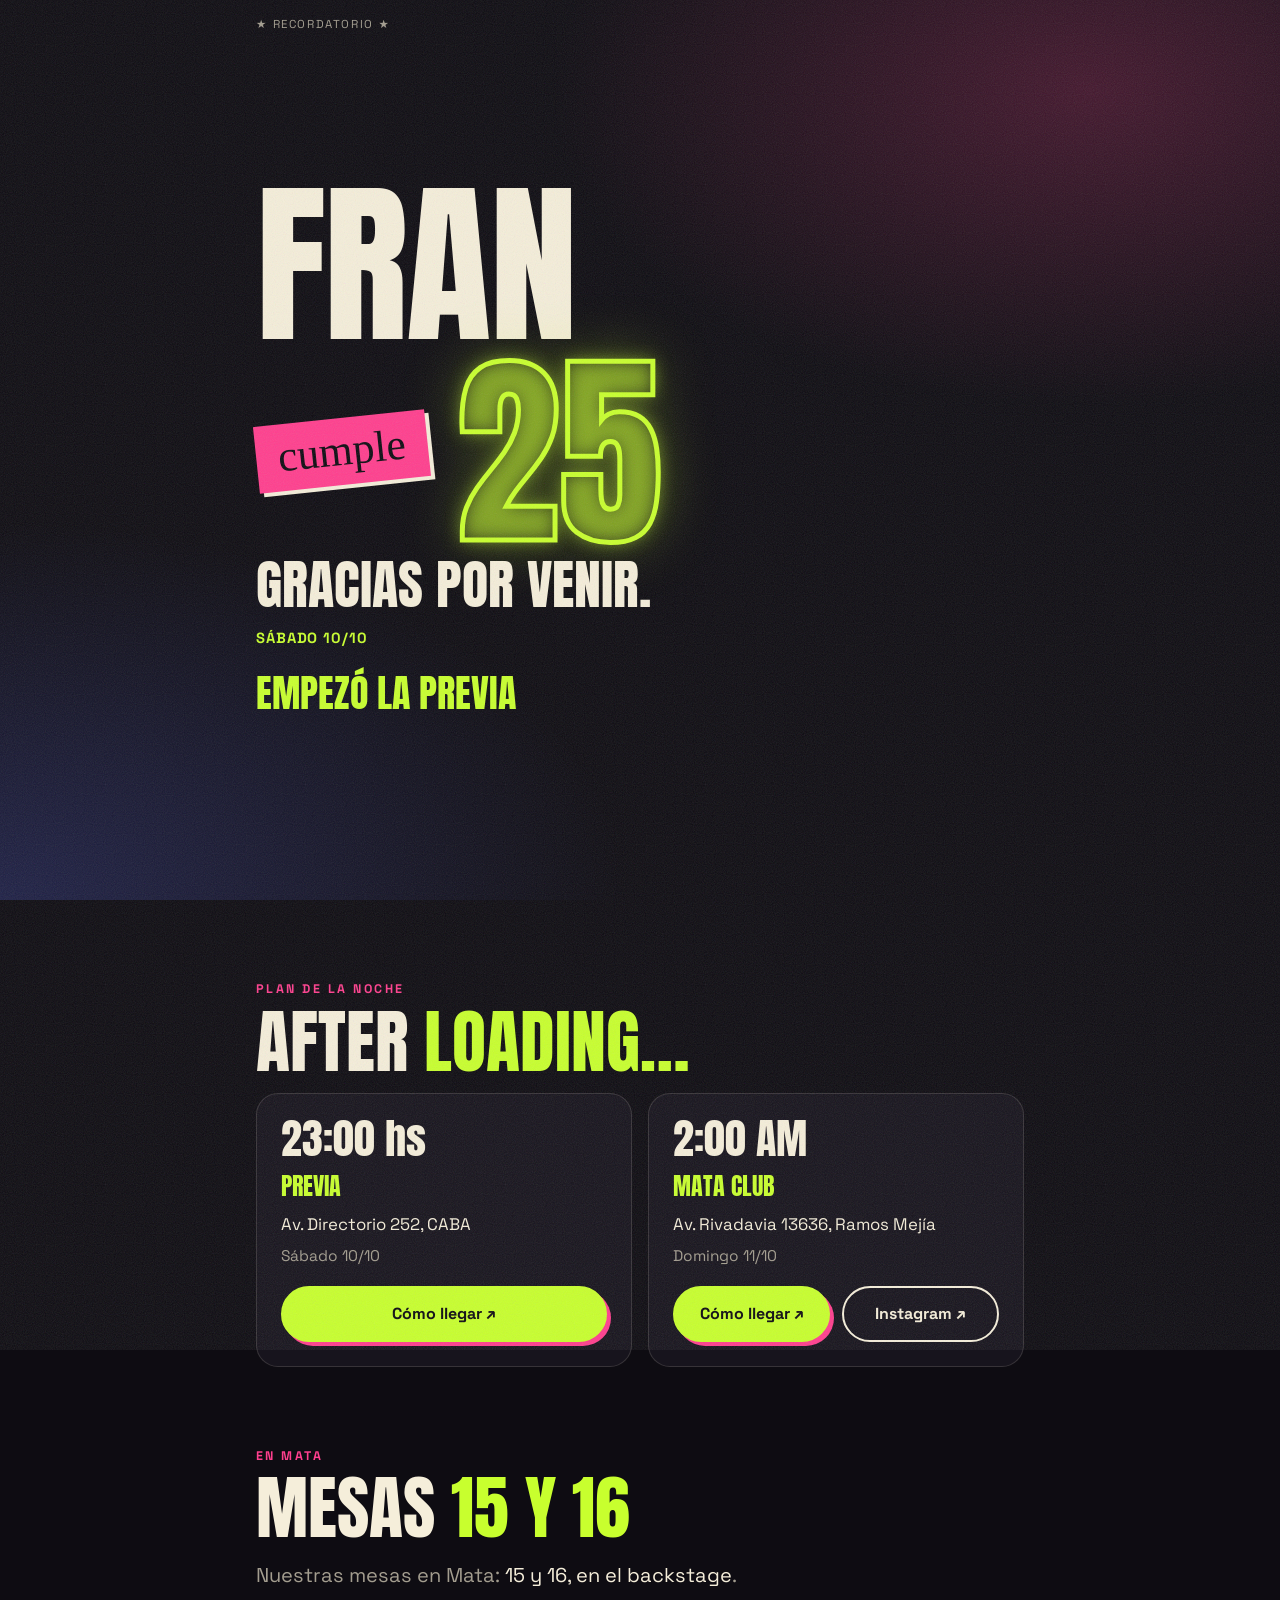
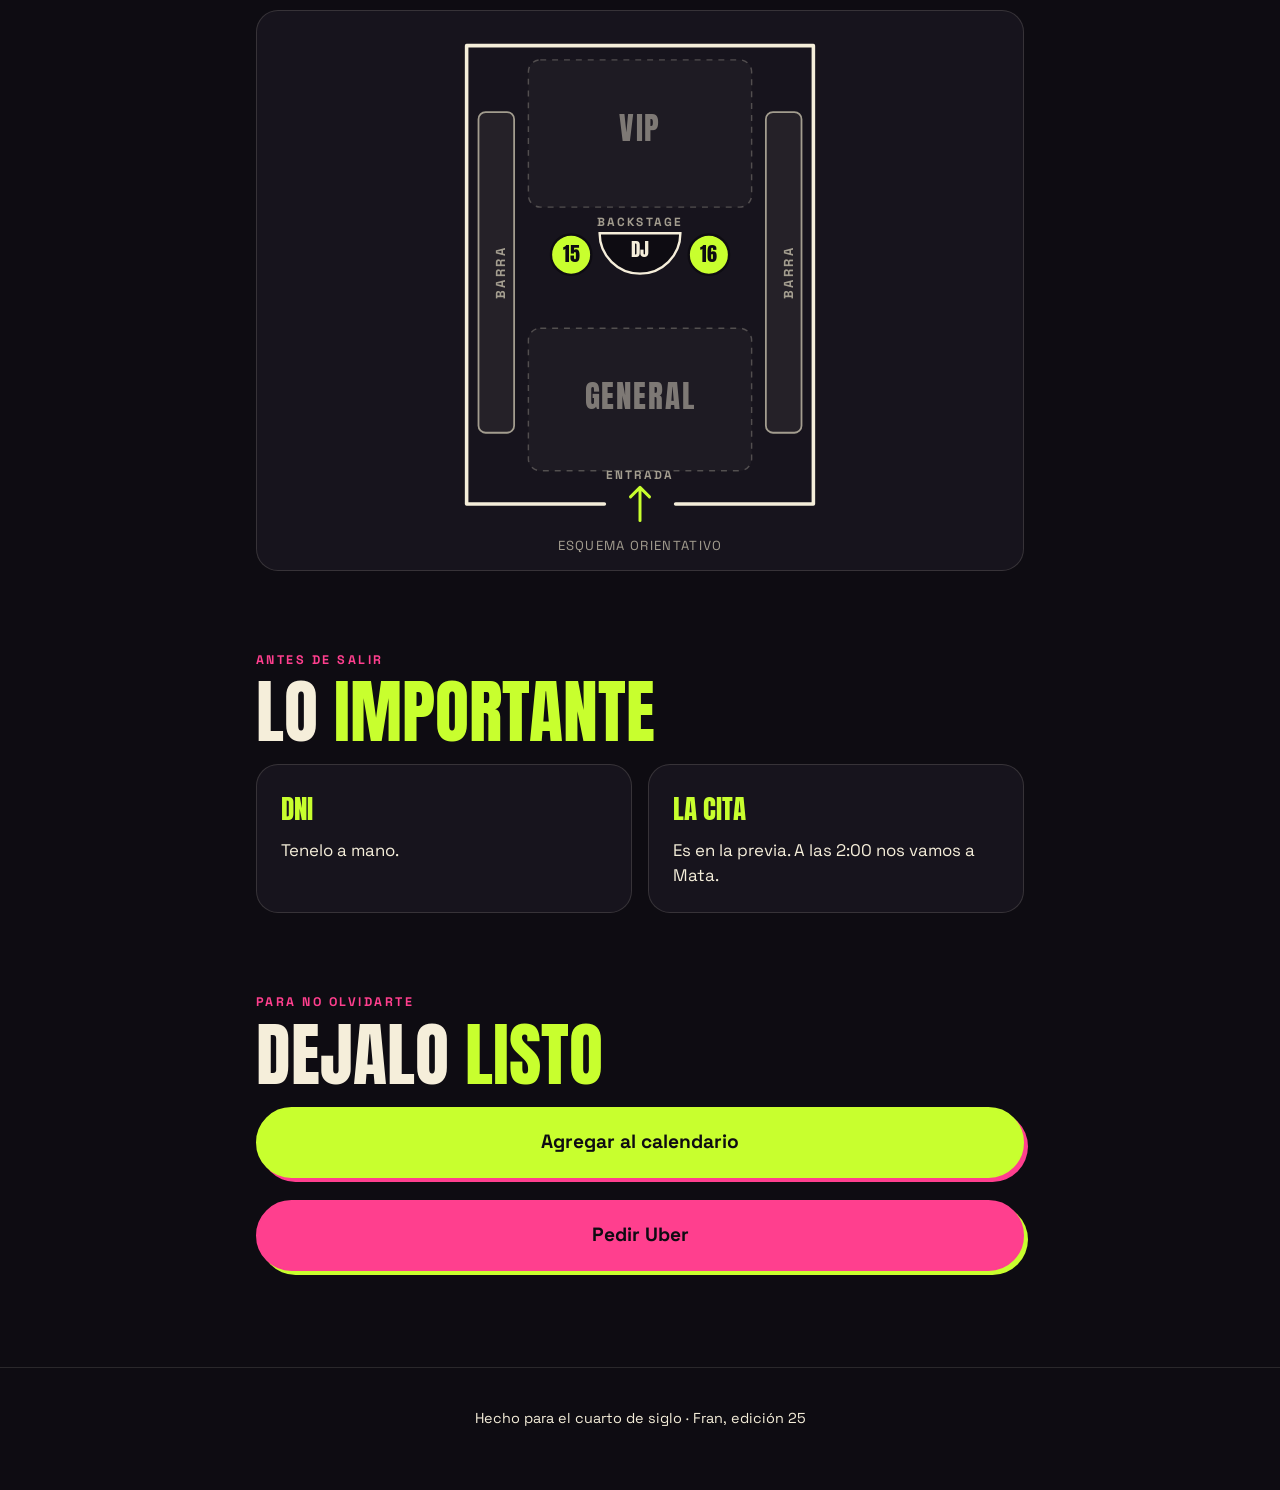
==== reminder/index.html @ aa63b130 "Agrega página de recordatorio (/reminder/) Co-Authored-By: Claude Opus 5.5 <noreply@anthropic.com>" ====
<!doctype html>
<html lang="es-AR">
<head>
  <meta charset="utf-8">
  <meta name="viewport" content="width=device-width, initial-scale=1, viewport-fit=cover">
  <meta name="robots" content="noindex, nofollow">
  <meta name="theme-color" content="#0e0c12">
  <title>Fran cumple 25 — Recordatorio</title>
  <meta name="description" content="Sábado 10/10 · Previa 23 hs · Mata 2 hs">

  <meta property="og:title" content="Fran cumple 25 — Recordatorio">
  <meta property="og:description" content="Sábado 10/10 · Previa 23 hs · Mata 2 hs">
  <meta property="og:type" content="website">
  <meta property="og:url" content="https://fran-cumple-25.netlify.app/reminder/">
  <meta property="og:image" content="https://fran-cumple-25.netlify.app/img/og.jpg">

  <link rel="icon" href="data:image/svg+xml,<svg xmlns='http://www.w3.org/2000/svg' viewBox='0 0 100 100'><text y='.9em' font-size='90'>🎂</text></svg>">
  <link rel="preconnect" href="https://fonts.googleapis.com">
  <link rel="preconnect" href="https://fonts.gstatic.com" crossorigin>
  <link href="https://fonts.googleapis.com/css2?family=Anton&family=Permanent+Marker&family=Space+Grotesk:wght@400;500;700&display=swap" rel="stylesheet">
  <!-- Base visual compartida con la invitación (tokens, botones, grano, countdown, ticket) -->
  <link rel="stylesheet" href="/css/styles.css">
  <link rel="stylesheet" href="/reminder/reminder.css">
</head>
<body>

  <div class="grain" aria-hidden="true"></div>

  <!-- ============ HERO ============ -->
  <header class="hero r-hero">
    <div class="r-hero-inner">
      <div class="hero-top"><span>★ Recordatorio ★</span></div>

      <h1 class="hero-title r-title">
        <span class="r-name">Fran</span>
        <span class="hero-row">
          <span class="hero-cumple">cumple</span>
          <span class="hero-25 r-25">25</span>
        </span>
      </h1>

      <p class="r-greeting" id="greeting">Se viene el sábado.</p>
      <p class="hero-meta">Sábado 10/10</p>

      <div class="countdown" id="countdown" aria-label="Cuenta regresiva a la previa">
        <div><b id="cd-d">00</b><small>días</small></div>
        <div><b id="cd-h">00</b><small>horas</small></div>
        <div><b id="cd-m">00</b><small>min</small></div>
        <div><b id="cd-s">00</b><small>seg</small></div>
      </div>
    </div>
  </header>

  <main class="r-main">

    <!-- ============ PLAN ============ -->
    <section class="r-section" aria-labelledby="plan-h">
      <p class="kicker">Plan de la noche</p>
      <h2 id="plan-h" class="r-h2">After <em>loading…</em></h2>

      <div class="r-stops">
        <article class="card r-stop">
          <p class="r-time">23:00 hs</p>
          <h3>Previa</h3>
          <p>Av. Directorio 252, CABA</p>
          <p class="muted">Sábado 10/10</p>
          <div class="r-actions">
            <a class="btn btn-acid" id="maps-previa" target="_blank" rel="noopener">Cómo llegar ↗</a>
          </div>
        </article>

        <article class="card r-stop">
          <p class="r-time">2:00 AM</p>
          <h3>Mata Club</h3>
          <p>Av. Rivadavia 13636, Ramos Mejía</p>
          <p class="muted">Domingo 11/10</p>
          <div class="r-actions">
            <a class="btn btn-acid" id="maps-mata" target="_blank" rel="noopener">Cómo llegar ↗</a>
            <a class="btn btn-ghost" href="https://www.instagram.com/mata_club/" target="_blank" rel="noopener">Instagram ↗</a>
          </div>
        </article>
      </div>
    </section>

    <!-- ============ MESA ============ -->
    <section class="r-section" aria-labelledby="mesa-h">
      <p class="kicker">En Mata</p>
      <h2 id="mesa-h" class="r-h2">Mesas <em>15 y 16</em></h2>
      <p class="lead">Nuestras mesas en Mata: <span>15 y 16, en el backstage</span>.</p>

      <figure class="r-map">
        <svg viewBox="0 0 320 420" role="img" aria-labelledby="map-title">
          <title id="map-title">Esquema de Mata Club: las mesas 15 y 16 están a los lados de la cabina del DJ, en el centro del salón, entre la zona VIP y la zona General.</title>

          <!-- sala, con hueco para la entrada abajo al centro -->
          <path class="m-wall" d="M130 400 H14 V14 H306 V400 H190"/>

          <!-- barras laterales -->
          <rect class="m-bar" x="24" y="70" width="30" height="270" rx="6"/>
          <rect class="m-bar" x="266" y="70" width="30" height="270" rx="6"/>
          <text class="m-bar-label" transform="translate(44 205) rotate(-90)">BARRA</text>
          <text class="m-bar-label" transform="translate(286 205) rotate(-90)">BARRA</text>

          <!-- zonas -->
          <rect class="m-zone" x="66" y="26" width="188" height="124" rx="10"/>
          <text class="m-zone-label" x="160" y="94">VIP</text>
          <rect class="m-zone" x="66" y="252" width="188" height="120" rx="10"/>
          <text class="m-zone-label" x="160" y="320">GENERAL</text>

          <!-- cabina DJ (semicírculo) -->
          <path class="m-dj" d="M126 172 H194 A34 34 0 0 1 126 172 Z"/>
          <text class="m-dj-label" x="160" y="192">DJ</text>
          <text class="m-small" x="160" y="166">BACKSTAGE</text>

          <!-- mesas 15 y 16 -->
          <g class="m-table">
            <circle class="m-pulse" cx="102" cy="190" r="17"/>
            <circle class="m-dot" cx="102" cy="190" r="17"/>
            <text class="m-num" x="102" y="196">15</text>
          </g>
          <g class="m-table">
            <circle class="m-pulse" cx="218" cy="190" r="17"/>
            <circle class="m-dot" cx="218" cy="190" r="17"/>
            <text class="m-num" x="218" y="196">16</text>
          </g>

          <!-- entrada -->
          <path class="m-arrow" d="M160 414 V386 M152 394 L160 386 L168 394"/>
          <text class="m-small" x="160" y="383" dy="-4">ENTRADA</text>
        </svg>
        <figcaption class="muted">Esquema orientativo</figcaption>
      </figure>
    </section>

    <!-- ============ LO IMPORTANTE ============ -->
    <section class="r-section" aria-labelledby="imp-h">
      <p class="kicker">Antes de salir</p>
      <h2 id="imp-h" class="r-h2">Lo <em>importante</em></h2>

      <div class="r-important">
        <article class="card">
          <h3>DNI</h3>
          <p>Tenelo a mano.</p>
        </article>
        <article class="card">
          <h3>La cita</h3>
          <p>Es en la previa. A las 2:00 nos vamos a Mata.</p>
        </article>
      </div>
    </section>

    <!-- ============ ACCIONES ============ -->
    <section class="r-section" aria-labelledby="acc-h">
      <p class="kicker">Para no olvidarte</p>
      <h2 id="acc-h" class="r-h2">Dejalo <em>listo</em></h2>

      <div class="r-buttons">
        <div class="r-block">
          <!-- iOS: link directo al .ics (abre "Agregar a Calendario"). Android/desktop: menú. -->
          <a class="btn btn-acid btn-big r-wide" id="cal-ios" href="/reminder/fran-cumple-25.ics" hidden>Agregar al calendario</a>
          <p class="r-alt muted" id="cal-ios-alt" hidden>
            ¿No se abrió? Agregalo con Google Calendar:
            <a data-gcal="previa" target="_blank" rel="noopener">Previa ↗</a> ·
            <a data-gcal="mata" target="_blank" rel="noopener">Mata ↗</a>
          </p>

          <button class="btn btn-acid btn-big r-wide" id="btn-cal" type="button" aria-expanded="false" aria-controls="cal-opts">Agregar al calendario</button>
          <div class="r-menu" id="cal-opts" hidden>
            <a class="btn btn-ghost r-wide" data-gcal="previa" target="_blank" rel="noopener">Google Calendar — Previa</a>
            <a class="btn btn-ghost r-wide" data-gcal="mata" target="_blank" rel="noopener">Google Calendar — Mata</a>
            <a class="btn btn-ghost r-wide" href="/reminder/fran-cumple-25.ics" download="fran-cumple-25.ics">Descargar .ics (Apple / Outlook)</a>
          </div>
        </div>

        <div class="r-block">
          <button class="btn btn-pink btn-big r-wide" id="btn-uber" type="button" aria-expanded="false" aria-controls="uber-opts">Pedir Uber</button>
          <div class="r-menu" id="uber-opts" hidden>
            <a class="btn btn-ghost r-wide" id="uber-previa" target="_blank" rel="noopener">Ir a la previa</a>
            <a class="btn btn-ghost r-wide" id="uber-mata" target="_blank" rel="noopener">Ir a Mata</a>
          </div>
        </div>
      </div>
    </section>
  </main>

  <footer class="footer">
    <p>Hecho para el cuarto de siglo · Fran, edición 25</p>
  </footer>

  <script src="/reminder/reminder.js"></script>
</body>
</html>
---- css/styles.css ----
/* ============================================================
   Fran cumple 25 — negro, verde ácido y polaroids
   ============================================================ */
:root {
  --bg: #0e0c12;
  --bg-2: #17141d;
  --ink: #f5eeda;
  --muted: #a39d8f;
  --acid: #c8ff2e;
  --pink: #ff3f8e;
  --blue: #5b6bff;
  --paper: #f5eeda;
  --dark: #0e0c12;
  --display: "Anton", "Impact", "Arial Narrow Bold", sans-serif;
  --body: "Space Grotesk", system-ui, -apple-system, "Segoe UI", sans-serif;
  --hand: "Permanent Marker", "Comic Sans MS", cursive;
  --gutter: clamp(18px, 5vw, 56px);
  --ease-out: cubic-bezier(.2, .9, .25, 1.15);
}

*, *::before, *::after { box-sizing: border-box; }
html { scroll-behavior: smooth; -webkit-text-size-adjust: 100%; overflow-x: clip; }
html.modo-crisis { --acid: #ff3f8e; --pink: #c8ff2e; }
body {
  margin: 0;
  background: var(--bg);
  color: var(--ink);
  font-family: var(--body);
  font-size: 1.05rem;
  line-height: 1.5;
  overflow-x: hidden;
  -webkit-font-smoothing: antialiased;
}
body.is-loading { overflow: hidden; }
img { max-width: 100%; display: block; }
a { color: var(--acid); }
h1, h2, h3, p { margin: 0; }
button { font: inherit; color: inherit; cursor: pointer; }
[hidden] { display: none !important; }
::selection { background: var(--pink); color: var(--dark); }

.muted { color: var(--muted); font-size: .92em; }
.center { text-align: center; }

/* ---------- textura + capas fijas ---------- */
.grain {
  position: fixed; inset: -50%; z-index: 50; pointer-events: none; opacity: .13;
  background-image: url("data:image/svg+xml,%3Csvg xmlns='http://www.w3.org/2000/svg' width='200' height='200'%3E%3Cfilter id='n'%3E%3CfeTurbulence type='fractalNoise' baseFrequency='.9' numOctaves='2' stitchTiles='stitch'/%3E%3C/filter%3E%3Crect width='100%25' height='100%25' filter='url(%23n)'/%3E%3C/svg%3E");
  animation: grain 1.2s steps(6) infinite;
}
@keyframes grain {
  0% { transform: translate(0, 0); } 20% { transform: translate(-3%, 2%); }
  40% { transform: translate(2%, -3%); } 60% { transform: translate(-2%, -2%); }
  80% { transform: translate(3%, 3%); } 100% { transform: translate(0, 0); }
}
#confetti { position: fixed; inset: 0; width: 100%; height: 100%; z-index: 90; pointer-events: none; }
#toast {
  position: fixed; left: 50%; bottom: 24px; z-index: 95;
  transform: translate(-50%, calc(100% + 48px)); transition: transform .45s var(--ease-out);
  background: var(--ink); color: var(--dark); font-weight: 700;
  padding: 12px 18px; border-radius: 999px; max-width: calc(100vw - 32px); text-align: center;
  box-shadow: 0 10px 30px rgba(0, 0, 0, .5);
}
#toast.show { transform: translate(-50%, 0); }

/* ---------- botones ---------- */
.btn {
  display: inline-flex; align-items: center; justify-content: center; gap: .4em;
  font-family: var(--body); font-weight: 700; font-size: 1rem; text-decoration: none;
  padding: .85em 1.3em; border-radius: 999px; border: 2px solid var(--dark);
  box-shadow: 4px 4px 0 var(--dark); transition: transform .15s, box-shadow .15s;
  -webkit-tap-highlight-color: transparent;
}
.btn:hover { transform: translate(-2px, -2px); box-shadow: 6px 6px 0 var(--dark); }
.btn:active { transform: translate(3px, 3px); box-shadow: 1px 1px 0 var(--dark); }
.btn-acid { background: var(--acid); color: var(--dark); }
.btn-pink { background: var(--pink); color: var(--dark); }
.btn-ghost { background: transparent; color: var(--ink); border-color: var(--ink); box-shadow: none; }
.btn-ghost:hover { box-shadow: none; background: rgba(245, 238, 218, .08); }
.btn-big { font-size: 1.2rem; padding: 1em 1.6em; }
.btn[disabled] { opacity: .6; pointer-events: none; }
.hero .btn-acid, .rsvp .btn-acid { box-shadow: 4px 4px 0 var(--pink); border-color: var(--acid); }
.hero .btn-acid:hover, .rsvp .btn-acid:hover { box-shadow: 6px 6px 0 var(--pink); }

/* ---------- loader ---------- */
#loader {
  position: fixed; inset: 0; z-index: 100; background: var(--acid); color: var(--dark);
  display: grid; place-items: center; padding: var(--gutter);
  transition: clip-path .9s cubic-bezier(.8, 0, .2, 1);
  clip-path: inset(0 0 0 0);
}
#loader.done { clip-path: inset(0 0 100% 0); pointer-events: none; }
.loader-inner { width: min(560px, 100%); }
.loader-pct { font-family: var(--display); font-size: clamp(5rem, 28vw, 12rem); line-height: .9; }
.loader-bar { height: 14px; border: 3px solid var(--dark); border-radius: 99px; overflow: hidden; margin: 18px 0 14px; }
.loader-bar i { display: block; height: 100%; width: 0%; background: var(--dark); transition: width .3s; }
.loader-msg { font-weight: 700; min-height: 3em; }
.loader-skip { background: none; border: 0; padding: 8px 0; text-decoration: underline; opacity: .6; font-size: .85rem; }

/* ---------- hero ---------- */
.hero {
  position: relative; min-height: 100svh; padding: 18px var(--gutter) 28px;
  display: flex; flex-direction: column; align-items: flex-start; justify-content: center; gap: 14px;
  background:
    radial-gradient(60vw 50vh at 85% 10%, rgba(255, 63, 142, .22), transparent 70%),
    radial-gradient(70vw 60vh at 0% 100%, rgba(91, 107, 255, .22), transparent 70%);
  overflow: hidden;
}
.hero-top {
  position: absolute; top: 16px; left: var(--gutter); right: var(--gutter);
  display: flex; justify-content: space-between; gap: 12px;
  font-size: .72rem; letter-spacing: .14em; text-transform: uppercase; color: var(--muted);
}
.hero-title { font-family: var(--display); font-weight: 400; text-transform: uppercase; line-height: .82; width: 100%; margin-top: 36px; }
.hero-name {
  display: block; white-space: nowrap;
  font-size: min(calc(86vw / (var(--n, 4) * .58)), 17rem, 36svh);
  letter-spacing: -.01em;
}
.hero-name .ch { display: inline-block; transform: translateY(-130%) rotate(-12deg); opacity: 0; }
body:not(.is-loading) .hero-name .ch { animation: drop .8s var(--ease-out) forwards; animation-delay: calc(var(--i) * 70ms + 350ms); }
@keyframes drop { to { transform: none; opacity: 1; } }

.hero-row { display: flex; align-items: center; gap: clamp(10px, 3vw, 28px); margin-top: .04em; }
.hero-cumple {
  font-family: var(--hand); text-transform: none; color: var(--dark); background: var(--pink);
  font-size: clamp(1.4rem, 6vw, 3.4rem); line-height: 1; padding: .25em .5em .3em; transform: rotate(-6deg);
  box-shadow: 4px 4px 0 var(--ink);
}
.hero-25 {
  font-family: var(--display); font-size: min(44vw, 22rem, 40svh); line-height: .85;
  background: none; border: 0; padding: 0; color: transparent;
  -webkit-text-stroke: clamp(2px, .6vw, 5px) var(--acid);
  text-shadow: 0 0 18px rgba(200, 255, 46, .55), 0 0 60px rgba(200, 255, 46, .35);
  animation: flicker 5s infinite; user-select: none; -webkit-tap-highlight-color: transparent;
  transition: transform .2s var(--ease-out);
  touch-action: manipulation;
}
.hero-25:active { transform: scale(.94) rotate(-3deg); }
@keyframes flicker {
  0%, 18%, 22%, 25%, 53%, 57%, 100% { opacity: 1; }
  20%, 24%, 55% { opacity: .35; }
}
.hero-sub { font-size: clamp(1.05rem, 2.6vw, 1.5rem); max-width: 34ch; color: var(--ink); }
.hero-meta { display: flex; flex-wrap: wrap; gap: 4px 12px; font-weight: 700; text-transform: uppercase; letter-spacing: .06em; font-size: .92rem; color: var(--acid); }
.hero-meta .dot { color: var(--pink); }

.countdown { display: flex; gap: 8px; }
.countdown div {
  background: var(--bg-2); border: 1px solid rgba(245, 238, 218, .15); border-radius: 12px;
  padding: 8px 0 6px; width: clamp(62px, 17vw, 84px); text-align: center;
}
.countdown b { display: block; font-family: var(--display); font-weight: 400; font-size: clamp(1.7rem, 6vw, 2.4rem); line-height: 1; font-variant-numeric: tabular-nums; }
.countdown small { font-size: .65rem; text-transform: uppercase; letter-spacing: .12em; color: var(--muted); }
.countdown.is-over { font-family: var(--hand); font-size: 1.4rem; color: var(--pink); }
.hero-scroll { font-size: .8rem; color: var(--muted); animation: bob 2s ease-in-out infinite; }
@keyframes bob { 50% { transform: translateY(6px); } }

.badge {
  position: absolute; right: 8px; bottom: 18px;
  width: clamp(104px, 22vw, 190px); height: auto; transform: rotate(12deg);
  filter: drop-shadow(5px 6px 0 rgba(0, 0, 0, .6)); z-index: 2;
}
.badge circle { fill: var(--pink); }
.badge text { font-family: var(--display); font-size: 15px; fill: var(--dark); letter-spacing: 2px; }
.badge .badge-sub { font-size: 22px; letter-spacing: 0; }
.badge-spin { transform-origin: 100px 100px; animation: spin 14s linear infinite; }
@keyframes spin { to { transform: rotate(360deg); } }

.egg-badge {
  position: fixed; left: 50%; top: 18px; z-index: 96; transform: translate(-50%, -140%);
  background: var(--ink); color: var(--dark); font-family: var(--display); text-transform: uppercase;
  padding: 10px 20px; border-radius: 14px; border: 3px solid var(--dark); box-shadow: 5px 5px 0 var(--pink);
  transition: transform .4s var(--ease-out); font-size: 1rem; text-align: center; max-width: calc(100vw - 32px);
}
.egg-badge.show { transform: translate(-50%, 0); }

/* desktop: todo el título en una línea para llenar el ancho */
@media (min-width: 1000px) {
  .hero-title { display: flex; align-items: center; flex-wrap: wrap; gap: 0 3vw; margin-top: 24px; }
  .hero-name { font-size: min(17vw, 46svh); }
  .hero-25 { font-size: min(19vw, 50svh); }
  .hero-cumple { font-size: clamp(2rem, 3.4vw, 3.6rem); }
  .badge { bottom: clamp(30px, 8vh, 90px); right: clamp(30px, 6vw, 120px); width: clamp(180px, 16vw, 250px); }
}

/* ---------- cinta / marquee ---------- */
.tape { background: var(--acid); color: var(--dark); overflow: hidden; transform: rotate(-1.5deg) scale(1.03); border-block: 3px solid var(--dark); position: relative; z-index: 3; }
.tape-pink { background: var(--pink); transform: rotate(1.5deg) scale(1.03); }
.tape-track { display: flex; width: max-content; animation: marquee 28s linear infinite; font-family: var(--display); font-size: clamp(1.1rem, 3.4vw, 1.7rem); text-transform: uppercase; padding: .35em 0; white-space: nowrap; }
.tape-pink .tape-track { animation-direction: reverse; }
.tape-track span { padding-right: 1.2em; }
@keyframes marquee { to { transform: translateX(-50%); } }

/* ---------- secciones ---------- */
.section { padding: clamp(64px, 12vw, 130px) var(--gutter); max-width: 1200px; margin: 0 auto; }
.section-head { margin-bottom: clamp(28px, 6vw, 56px); max-width: 720px; }
.kicker { font-size: .78rem; letter-spacing: .2em; text-transform: uppercase; color: var(--pink); font-weight: 700; margin-bottom: 10px; }
h2 { font-family: var(--display); font-weight: 400; text-transform: uppercase; font-size: clamp(2.6rem, 10vw, 6rem); line-height: .92; }
h2 em { font-style: normal; color: var(--acid); }
.lead { margin-top: 16px; font-size: clamp(1.05rem, 2.2vw, 1.25rem); color: var(--muted); }
.lead span { color: var(--ink); }

.reveal { opacity: 0; transform: translateY(40px); transition: opacity .7s, transform .7s var(--ease-out); }
.reveal.in { opacity: 1; transform: none; }

/* ---------- polaroids ---------- */
.fotos { overflow-x: clip; }
.polaroids { display: grid; align-items: start; grid-template-columns: 1fr; gap: clamp(36px, 8vw, 70px); justify-items: center; }
.polaroid {
  position: relative; width: min(84%, 380px); background: var(--paper); color: #1c1a17;
  padding: 14px 14px 18px; box-shadow: 0 18px 40px rgba(0, 0, 0, .55);
  transform: rotate(var(--r, 0deg)); transition: transform .45s var(--ease-out), opacity .7s;
}
.polaroid.reveal { opacity: 0; transform: translateY(70px) rotate(calc(var(--r) * 4)) scale(.92); }
.polaroid.reveal.in { opacity: 1; transform: rotate(var(--r)); }
.polaroid:hover, .polaroid:focus-visible { transform: rotate(0deg) scale(1.04); z-index: 5; }
.polaroid::before { /* cinta scotch */
  content: ""; position: absolute; top: -14px; left: 50%; width: 110px; height: 30px;
  transform: translateX(-50%) rotate(calc(var(--r) * -1.5));
  background: rgba(200, 255, 46, .55); box-shadow: 0 1px 3px rgba(0, 0, 0, .2);
}
.polaroid:nth-child(even)::before { background: rgba(255, 63, 142, .55); }
.polaroid-img { position: relative; aspect-ratio: 3 / 4; background: #2a2630; overflow: hidden; }
.polaroid.is-wide { width: min(92%, 470px); }
.polaroid.is-wide .polaroid-img { aspect-ratio: 4 / 3; }
.polaroid-img img { width: 100%; height: 100%; object-fit: cover; filter: saturate(.9) contrast(1.05); }
.polaroid-ph {
  width: 100%; height: 100%; display: grid; place-items: center; text-align: center; color: var(--ink); padding: 16px;
  background: repeating-linear-gradient(45deg, #2a2630 0 14px, #231f29 14px 28px); font-size: .85rem;
}
.polaroid-ph span { font-size: 3.2rem; display: block; }
.polaroid-ph code { color: var(--acid); }
.polaroid figcaption { font-family: var(--hand); font-size: 1.12rem; line-height: 1.25; padding: 14px 4px 0; min-height: 4.2em; }
.polaroid-sticker {
  position: absolute; top: -18px; right: -12px; min-width: 66px; height: 66px; padding: 0 6px; border-radius: 33px;
  display: grid; place-items: center; background: var(--acid); color: var(--dark);
  font-family: var(--display); font-size: .92rem; transform: rotate(14deg); border: 2px solid var(--dark); z-index: 2;
}
figure { margin: 0; }

/* sello tipo peritaje, solo en las fotos que lo definan */
.polaroid-sello {
  position: absolute; left: 10px; bottom: 10px; z-index: 2; max-width: 62%;
  padding: 5px 9px; border: 2px solid var(--pink); border-radius: 4px;
  background: rgba(14, 12, 18, .74); color: var(--pink);
  font-family: var(--display); font-weight: 400; text-transform: uppercase;
  font-size: .64rem; letter-spacing: .03em; line-height: 1.2; text-align: center;
  opacity: 0; transform: rotate(-7deg) scale(1);
}
.polaroid.in .polaroid-sello { animation: stamp-in .5s .45s cubic-bezier(.2, .8, .2, 1) both; }
@keyframes stamp-in {
  0% { opacity: 0; transform: rotate(-7deg) scale(2.4); }
  55% { opacity: 1; transform: rotate(-7deg) scale(.9); }
  80% { transform: rotate(-7deg) scale(1.08); }
  100% { opacity: 1; transform: rotate(-7deg) scale(1); }
}

@media (min-width: 820px) {
  .polaroids { grid-template-columns: 1fr 1fr; column-gap: 40px; row-gap: 20px; }
  .polaroid:nth-child(odd) { justify-self: end; margin-right: 4%; }
  .polaroid:nth-child(even) { justify-self: start; margin-left: 4%; margin-top: 160px; }
}

/* ---------- velitas ---------- */
.cake { max-width: 560px; margin-inline: auto; touch-action: pan-y; user-select: none; -webkit-user-select: none; }
/* wrap-reverse: la última fila (la incompleta) queda arriba y centrada;
   las filas completas se apilan abajo, pegadas a la torta. */
.velas { display: flex; flex-wrap: wrap-reverse; justify-content: center; row-gap: 4px; padding: 0 4%; }
.vela {
  position: relative; flex: 0 0 10%; height: 66px; padding: 0; background: none; border: 0;
  display: flex; align-items: flex-end; justify-content: center; -webkit-tap-highlight-color: transparent;
}
.vela::after { /* el palito */
  content: ""; width: 9px; height: 40px; border-radius: 3px 3px 0 0;
  background: repeating-linear-gradient(135deg, var(--acid) 0 5px, var(--ink) 5px 10px);
}
.vela:nth-child(3n)::after { background: repeating-linear-gradient(135deg, var(--pink) 0 5px, var(--ink) 5px 10px); height: 34px; }
.vela:nth-child(3n+1)::after { background: repeating-linear-gradient(135deg, var(--blue) 0 5px, var(--ink) 5px 10px); height: 44px; }
.vela i { /* la llama */
  position: absolute; left: 50%; bottom: 44px; width: 13px; height: 20px; margin-left: -6.5px;
  border-radius: 50% 50% 50% 50% / 62% 62% 38% 38%;
  background: radial-gradient(circle at 50% 75%, #fff 0 18%, #ffd23f 40%, #ff7a1a 80%);
  box-shadow: 0 0 14px 4px rgba(255, 170, 40, .55); transform-origin: 50% 100%;
  animation: llama .5s ease-in-out infinite alternate; animation-delay: calc(var(--i) * -73ms);
  transition: transform .2s, opacity .2s;
}
.vela:nth-child(3n) i { bottom: 38px; } .vela:nth-child(3n+1) i { bottom: 48px; }
@keyframes llama { from { transform: scale(1) rotate(-4deg); } to { transform: scale(1.12, .92) rotate(5deg); } }
.vela.off i { animation: none; transform: scale(0); opacity: 0; }
.vela.off::before { /* humito */
  content: ""; position: absolute; left: 50%; bottom: 46px; width: 8px; height: 8px; margin-left: -4px; border-radius: 50%;
  background: rgba(245, 238, 218, .5); animation: humo 1s ease-out forwards; pointer-events: none;
}
@keyframes humo { to { transform: translate(6px, -34px) scale(2.6); opacity: 0; } }
.vela.relit i { animation: llama .5s ease-in-out infinite alternate, reprende .45s var(--ease-out); }
@keyframes reprende { from { transform: scale(0); } 60% { transform: scale(1.7); } }
.cake-body {
  position: relative; height: 96px; border-radius: 16px 16px 8px 8px; background: var(--pink); color: var(--dark);
  display: grid; place-items: center; padding-top: 22px; font-family: var(--display); font-size: clamp(1.1rem, 4.4vw, 1.7rem);
  letter-spacing: .06em; text-transform: uppercase; box-shadow: 0 14px 0 -4px #b8245f, 0 30px 50px rgba(0, 0, 0, .5);
}
.cake-body::before { /* glaseado chorreando */
  content: ""; position: absolute; inset: 0 0 auto 0; height: 30px; border-radius: 16px 16px 0 0;
  background: radial-gradient(circle at 50% 0, var(--ink) 0 17px, transparent 18px) 0 12px / 38px 30px repeat-x, linear-gradient(var(--ink) 0 14px, transparent 14px);
}
.velas-status { margin: 26px auto 14px; text-align: center; font-family: var(--hand); font-size: clamp(1.2rem, 4vw, 1.7rem); color: var(--acid); min-height: 2.6em; max-width: 560px; line-height: 1.25; }
#velas-reset { display: flex; margin-inline: auto; }

/* ---------- info ---------- */
.cards { display: grid; grid-template-columns: repeat(auto-fit, minmax(min(100%, 240px), 1fr)); gap: 16px; }
.card { background: var(--bg-2); border: 1px solid rgba(245, 238, 218, .14); border-radius: 22px; padding: 24px; display: grid; gap: 8px; align-content: start; transition: transform .3s var(--ease-out), border-color .3s; }
.card:hover { transform: translateY(-6px) rotate(-1deg); border-color: var(--acid); }
.card h3 { font-family: var(--display); font-weight: 400; text-transform: uppercase; font-size: 1.7rem; color: var(--acid); }
.card-sub { font-weight: 700; margin-top: 4px; }
.info-extra { margin-top: 28px; }
.card-links { display: flex; flex-wrap: wrap; gap: 6px 16px; font-weight: 700; }

/* ---------- rsvp ---------- */
.rsvp-box {
  max-width: 680px; background: var(--bg-2); border: 2px solid var(--pink); border-radius: 28px;
  padding: clamp(20px, 5vw, 40px); box-shadow: 10px 10px 0 rgba(255, 63, 142, .35);
}
.demo-flag { background: #ffd23f; color: var(--dark); font-weight: 700; font-size: .85rem; padding: 10px 14px; border-radius: 12px; margin-bottom: 18px; }
.step { display: none; gap: 16px; }
.step.is-active { display: grid; animation: stepin .5s var(--ease-out); }
@keyframes stepin { from { opacity: 0; transform: translateY(18px); } }
.step-q { font-size: 1.15rem; font-weight: 700; }
.step-count { font-size: .78rem; letter-spacing: .16em; text-transform: uppercase; color: var(--acid); font-weight: 700; }

.arena { position: relative; min-height: 230px; display: flex; flex-wrap: wrap; align-items: center; justify-content: center; gap: 16px; touch-action: manipulation; }
#btn-no { transition: transform .28s var(--ease-out); z-index: 2; white-space: nowrap; background: var(--bg-2); }
#btn-si { animation: pulse 1.8s ease-in-out infinite; }
@keyframes pulse { 50% { transform: scale(1.05) rotate(-1.5deg); } }

label { display: grid; gap: 6px; font-weight: 700; font-size: .95rem; }
.opt { font-weight: 400; color: var(--muted); }
input[type="text"], input[type="tel"], textarea, select {
  width: 100%; font: inherit; font-size: 16px; /* 16px evita el zoom de iOS */
  color: var(--ink); background: var(--bg); border: 2px solid rgba(245, 238, 218, .22);
  border-radius: 14px; padding: 13px 14px; transition: border-color .2s, box-shadow .2s;
}
select { appearance: none; -webkit-appearance: none;
  background-image: url("data:image/svg+xml,%3Csvg xmlns='http://www.w3.org/2000/svg' viewBox='0 0 20 20' fill='%23c8ff2e'%3E%3Cpath d='M5 7l5 6 5-6z'/%3E%3C/svg%3E");
  background-repeat: no-repeat; background-position: right 14px center; padding-right: 40px;
}
textarea { resize: vertical; }
input::placeholder, textarea::placeholder { color: #6f6a60; }
input:focus-visible, textarea:focus-visible, select:focus-visible { outline: none; border-color: var(--acid); box-shadow: 0 0 0 4px rgba(200, 255, 46, .18); }
.invalid { border-color: var(--pink) !important; animation: shake .35s; }
@keyframes shake { 25% { transform: translateX(-6px); } 50% { transform: translateX(6px); } 75% { transform: translateX(-4px); } }
.hp { position: absolute !important; left: -9999px; width: 1px; height: 1px; opacity: 0; }
.step-actions { display: flex; flex-wrap: wrap-reverse; gap: 12px; justify-content: space-between; margin-top: 6px; }
.form-error { color: var(--pink); font-weight: 700; }

.pay-lead { font-size: 1.1rem; }
.pay-lead strong { color: var(--acid); }
.pay-precio {
  font-family: var(--display); font-size: clamp(2.6rem, 11vw, 4rem); line-height: 1; color: var(--acid);
  background: var(--dark); display: inline-block; padding: .05em .2em; transform: rotate(-1.5deg);
}
.alias { display: flex; flex-wrap: wrap; align-items: center; justify-content: space-between; gap: 14px; background: var(--bg); border: 2px dashed var(--acid); border-radius: 18px; padding: 16px 18px; }
.alias div { display: grid; gap: 2px; min-width: 0; }
.alias small { color: var(--muted); font-size: .72rem; letter-spacing: .1em; text-transform: uppercase; }
.alias b { font-family: var(--display); font-weight: 400; font-size: clamp(1.4rem, 6vw, 2rem); color: var(--acid); letter-spacing: .03em; overflow-wrap: anywhere; line-height: 1.1; }
.check { grid-template-columns: auto 1fr; align-items: center; gap: 12px; cursor: pointer; font-weight: 500; }
.check input { appearance: none; -webkit-appearance: none; width: 30px; height: 30px; margin: 0; border-radius: 9px; border: 2px solid var(--ink); background: var(--bg); display: grid; place-items: center; cursor: pointer; }
.check input:checked { background: var(--acid); border-color: var(--acid); }
.check input:checked::after { content: "✓"; color: var(--dark); font-weight: 700; font-size: 1.2rem; }

.ok-title { font-family: var(--display); text-transform: uppercase; font-size: clamp(2.6rem, 10vw, 4.4rem); line-height: 1; color: var(--acid); }
.ok-lead { color: var(--muted); }

.ticket { display: grid; grid-template-columns: 1fr auto; background: var(--paper); color: #1c1a17; border-radius: 16px; transform: rotate(-1.5deg); box-shadow: 0 18px 40px rgba(0, 0, 0, .5); animation: ticketin .9s var(--ease-out); }
@keyframes ticketin { from { transform: translateY(60px) rotate(8deg) scale(.8); opacity: 0; } }
.ticket-main { padding: 18px; display: grid; gap: 8px; min-width: 0; font-size: .9rem; }
.ticket-main small { letter-spacing: .12em; text-transform: uppercase; font-size: .66rem; font-weight: 700; }
.ticket-name { font-family: var(--display); font-weight: 400; text-transform: uppercase; font-size: clamp(1.7rem, 7vw, 2.8rem); line-height: 1; overflow-wrap: anywhere; }
.ticket-vale { font-family: var(--hand); color: #d81f6a; font-size: 1rem; line-height: 1.2; }
.ticket-stub { position: relative; border-left: 3px dashed #1c1a17; padding: 14px 12px; display: grid; justify-items: center; align-content: space-between; gap: 8px; writing-mode: vertical-rl; font-size: .7rem; font-weight: 700; letter-spacing: .14em; }
.ticket-stub::before, .ticket-stub::after { content: ""; position: absolute; left: -13px; width: 22px; height: 22px; border-radius: 50%; background: var(--bg-2); }
.ticket-stub::before { top: -11px; } .ticket-stub::after { bottom: -11px; }
.barcode { width: 38px; flex: 1; min-height: 80px; background: repeating-linear-gradient(0deg, #1c1a17 0 2px, transparent 2px 4px, #1c1a17 4px 5px, transparent 5px 9px, #1c1a17 9px 12px, transparent 12px 14px); }

/* ---------- footer ---------- */
.footer { padding: 40px var(--gutter) 60px; text-align: center; border-top: 1px solid rgba(245, 238, 218, .12); display: grid; gap: 6px; font-size: .9rem; }

/* ---------- accesibilidad ---------- */
:focus-visible { outline: 3px solid var(--acid); outline-offset: 3px; }
@media (prefers-reduced-motion: reduce) {
  *, *::before, *::after { animation-duration: .01ms !important; animation-iteration-count: 1 !important; transition-duration: .01ms !important; }
  html { scroll-behavior: auto; }
  .hero-name .ch { transform: none; opacity: 1; }
  .reveal, .polaroid.reveal { opacity: 1; transform: rotate(var(--r, 0deg)); }
}
---- reminder/reminder.css ----
/* ============================================================
   Recordatorio — se apoya en /css/styles.css (tokens, botones,
   grano, countdown, ticket). Acá solo lo propio de esta página.
   ============================================================ */

:root { --r-col: 880px; }
html { -webkit-text-size-adjust: 100%; text-size-adjust: 100%; }

/* ---------- hero ----------
   El fondo ocupa todo el ancho; el contenido va en la misma columna
   centrada que las secciones (--r-col), alineado a la izquierda como
   en la invitación. */
.r-hero {
  min-height: 100vh; min-height: 100svh;
  padding: 0; align-items: stretch; justify-content: stretch;
}
.r-hero-inner {
  position: relative; flex: 1; width: 100%; max-width: var(--r-col); margin: 0 auto;
  display: flex; flex-direction: column; align-items: flex-start; justify-content: center; gap: 16px;
  padding: calc(56px + env(safe-area-inset-top)) max(var(--gutter), env(safe-area-inset-right))
           calc(40px + env(safe-area-inset-bottom)) max(var(--gutter), env(safe-area-inset-left));
}
.r-hero .hero-top {
  top: calc(16px + env(safe-area-inset-top));
  left: max(var(--gutter), env(safe-area-inset-left));
  right: max(var(--gutter), env(safe-area-inset-right));
}
.r-title { display: block; margin-top: 0; }
.r-title .hero-row { margin-top: clamp(10px, 3.2vw, 26px); }
.r-name { display: block; font-size: clamp(5rem, 30vw, 11rem); letter-spacing: -.01em; }
.r-25 { font-size: clamp(6rem, 34vw, 13rem); }
.r-greeting {
  font-family: var(--display); text-transform: uppercase; line-height: 1;
  font-size: clamp(1.8rem, 8.4vw, 3.4rem); overflow-wrap: anywhere; max-width: 100%;
}
.countdown.is-over { font-family: var(--display); text-transform: uppercase; font-size: clamp(1.6rem, 7vw, 2.4rem); color: var(--acid); }

/* ---------- secciones ---------- */
.r-main { max-width: var(--r-col); margin: 0 auto; }
.r-section { padding: clamp(44px, 10vw, 80px) var(--gutter) 0; }
.r-h2 { font-size: clamp(2.4rem, 12vw, 4.4rem); margin-bottom: 20px; }
.r-section .lead { margin-top: 0; margin-bottom: 20px; }

.card:hover { transform: none; border-color: rgba(245, 238, 218, .14); }

/* ---------- paradas ---------- */
.r-stops { display: grid; gap: 16px; }
.r-stop { display: flex; flex-direction: column; gap: 8px; }
.r-time { font-family: var(--display); font-size: 2.6rem; line-height: 1; color: var(--ink); }
.r-stop h3 { font-size: 1.5rem; }
.r-actions { display: flex; flex-wrap: wrap; gap: 12px; margin-top: auto; padding-top: 10px; }
.r-actions .btn { flex: 1 1 140px; white-space: nowrap; }
.r-stop .btn-acid { box-shadow: 4px 4px 0 var(--pink); border-color: var(--acid); }

/* ---------- mapa ---------- */
.r-map { background: var(--bg-2); border: 1px solid rgba(245, 238, 218, .14); border-radius: 22px; padding: 18px 14px 14px; }
.r-map svg { display: block; width: 100%; max-width: 380px; height: auto; margin: 0 auto; overflow: visible; }
.r-map figcaption { text-align: center; margin-top: 8px; font-size: .82rem; letter-spacing: .1em; text-transform: uppercase; }

.m-wall { fill: none; stroke: var(--ink); stroke-width: 3; stroke-linejoin: round; stroke-linecap: round; }
.m-bar { fill: rgba(245, 238, 218, .06); stroke: var(--muted); stroke-width: 1.5; }
.m-bar-label { font-family: var(--body); font-weight: 700; font-size: 11px; letter-spacing: .2em; fill: var(--muted); text-anchor: middle; dominant-baseline: middle; }
.m-zone { fill: rgba(245, 238, 218, .03); stroke: rgba(245, 238, 218, .25); stroke-width: 1.2; stroke-dasharray: 5 5; }
.m-zone-label { font-family: var(--display); font-size: 26px; letter-spacing: .06em; fill: rgba(245, 238, 218, .45); text-anchor: middle; }
.m-dj { fill: var(--bg); stroke: var(--ink); stroke-width: 2; }
.m-dj-label { font-family: var(--display); font-size: 16px; fill: var(--ink); text-anchor: middle; }
.m-small { font-family: var(--body); font-weight: 700; font-size: 10px; letter-spacing: .18em; fill: var(--muted); text-anchor: middle; }
.m-dot { fill: var(--acid); stroke: var(--dark); stroke-width: 2; }
.m-num { font-family: var(--display); font-size: 17px; fill: var(--dark); text-anchor: middle; }
.m-pulse { fill: var(--acid); opacity: .5; transform-box: fill-box; transform-origin: center; animation: m-pulse 2.2s ease-out infinite; }
@keyframes m-pulse { from { transform: scale(1); opacity: .5; } to { transform: scale(2); opacity: 0; } }
.m-arrow { fill: none; stroke: var(--acid); stroke-width: 2.5; stroke-linecap: round; stroke-linejoin: round; }

/* ---------- lo importante ---------- */
.r-important { display: grid; gap: 16px; }

/* ---------- acciones ---------- */
.r-buttons { display: grid; gap: 22px; }
.r-block { display: grid; gap: 12px; }
.r-wide { width: 100%; }
.r-buttons .btn-acid { box-shadow: 4px 4px 0 var(--pink); border-color: var(--acid); }
.r-buttons .btn-pink { box-shadow: 4px 4px 0 var(--acid); border-color: var(--pink); }
.r-alt { font-size: .88rem; }
.r-alt a { font-weight: 700; white-space: nowrap; display: inline-block; padding: 12px 2px; }
.r-menu { display: grid; gap: 10px; animation: stepin .35s var(--ease-out); }
.r-menu .btn { text-align: center; }

.footer { margin-top: clamp(56px, 12vw, 96px); }

@media (min-width: 640px) {
  .r-important { grid-template-columns: 1fr 1fr; }
}
/* dos columnas recién cuando "Cómo llegar" e "Instagram" entran en una fila */
@media (min-width: 860px) {
  .r-stops { grid-template-columns: 1fr 1fr; }
}
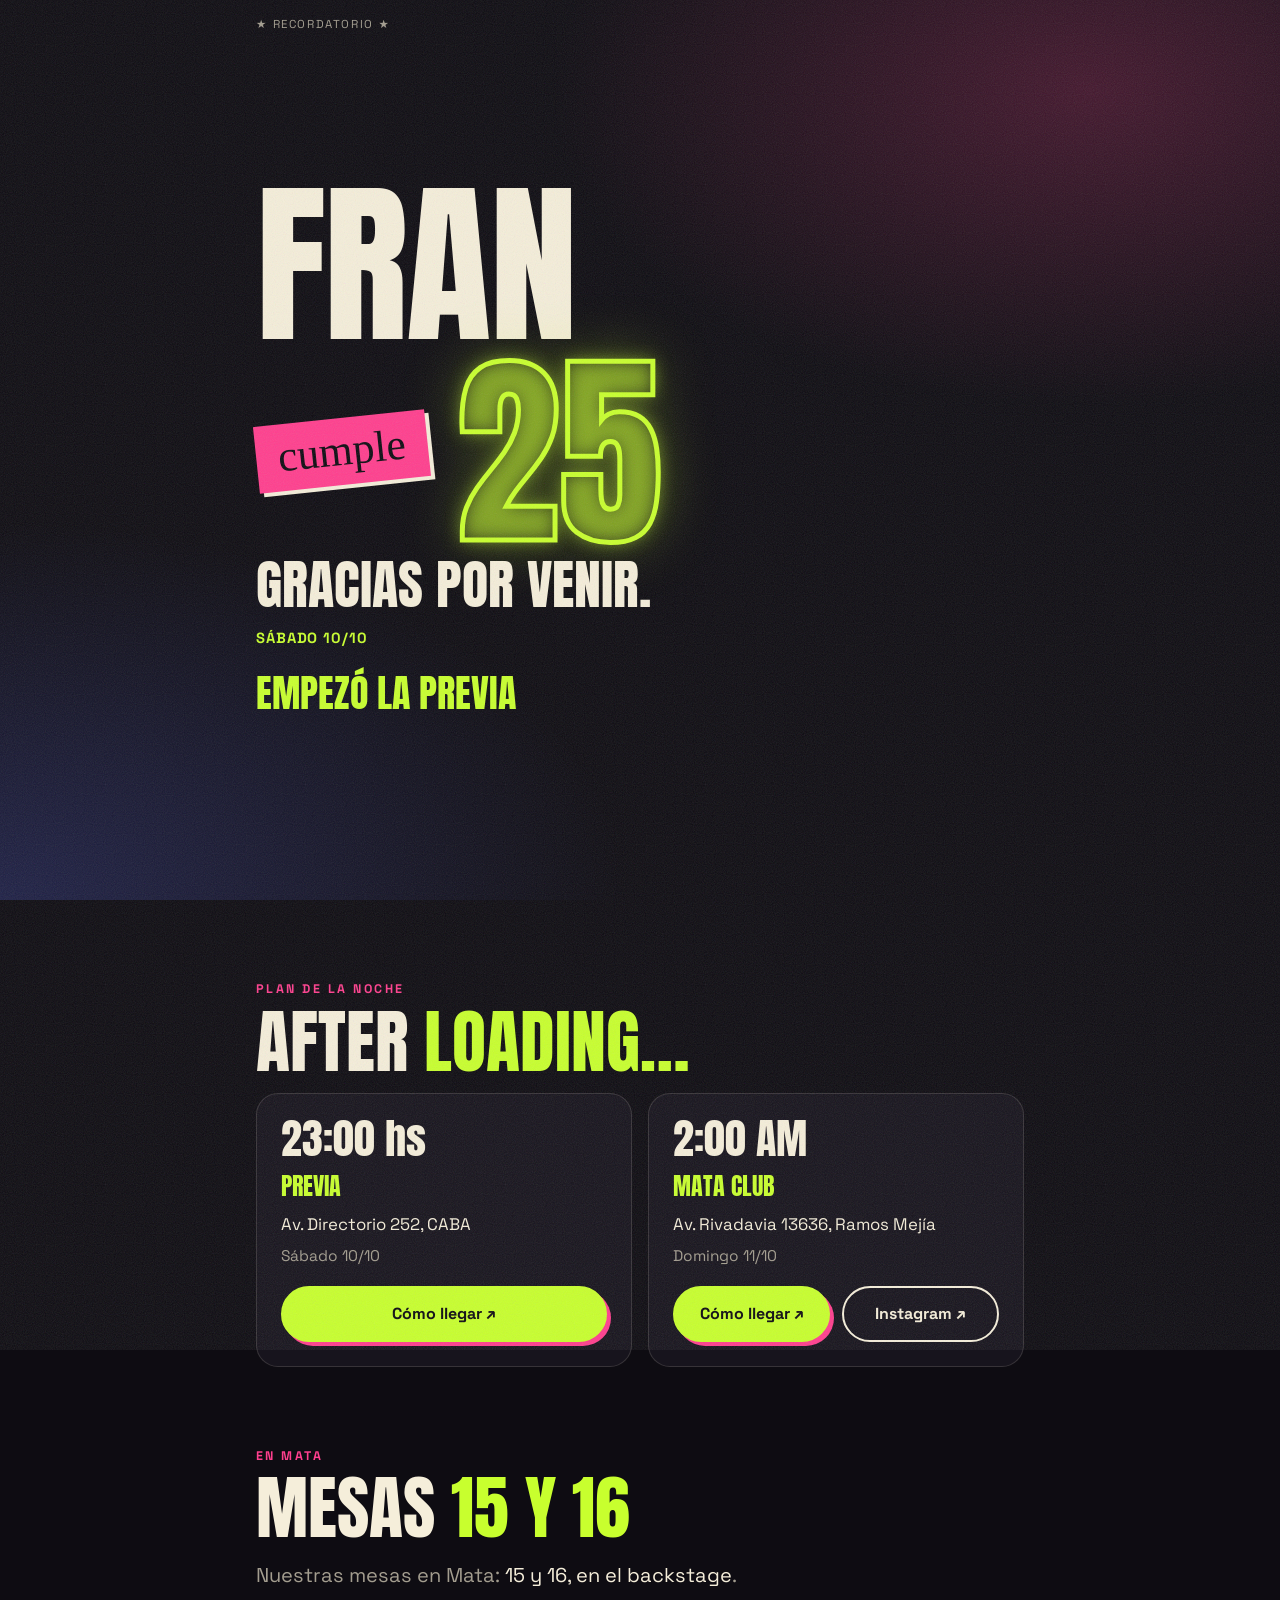
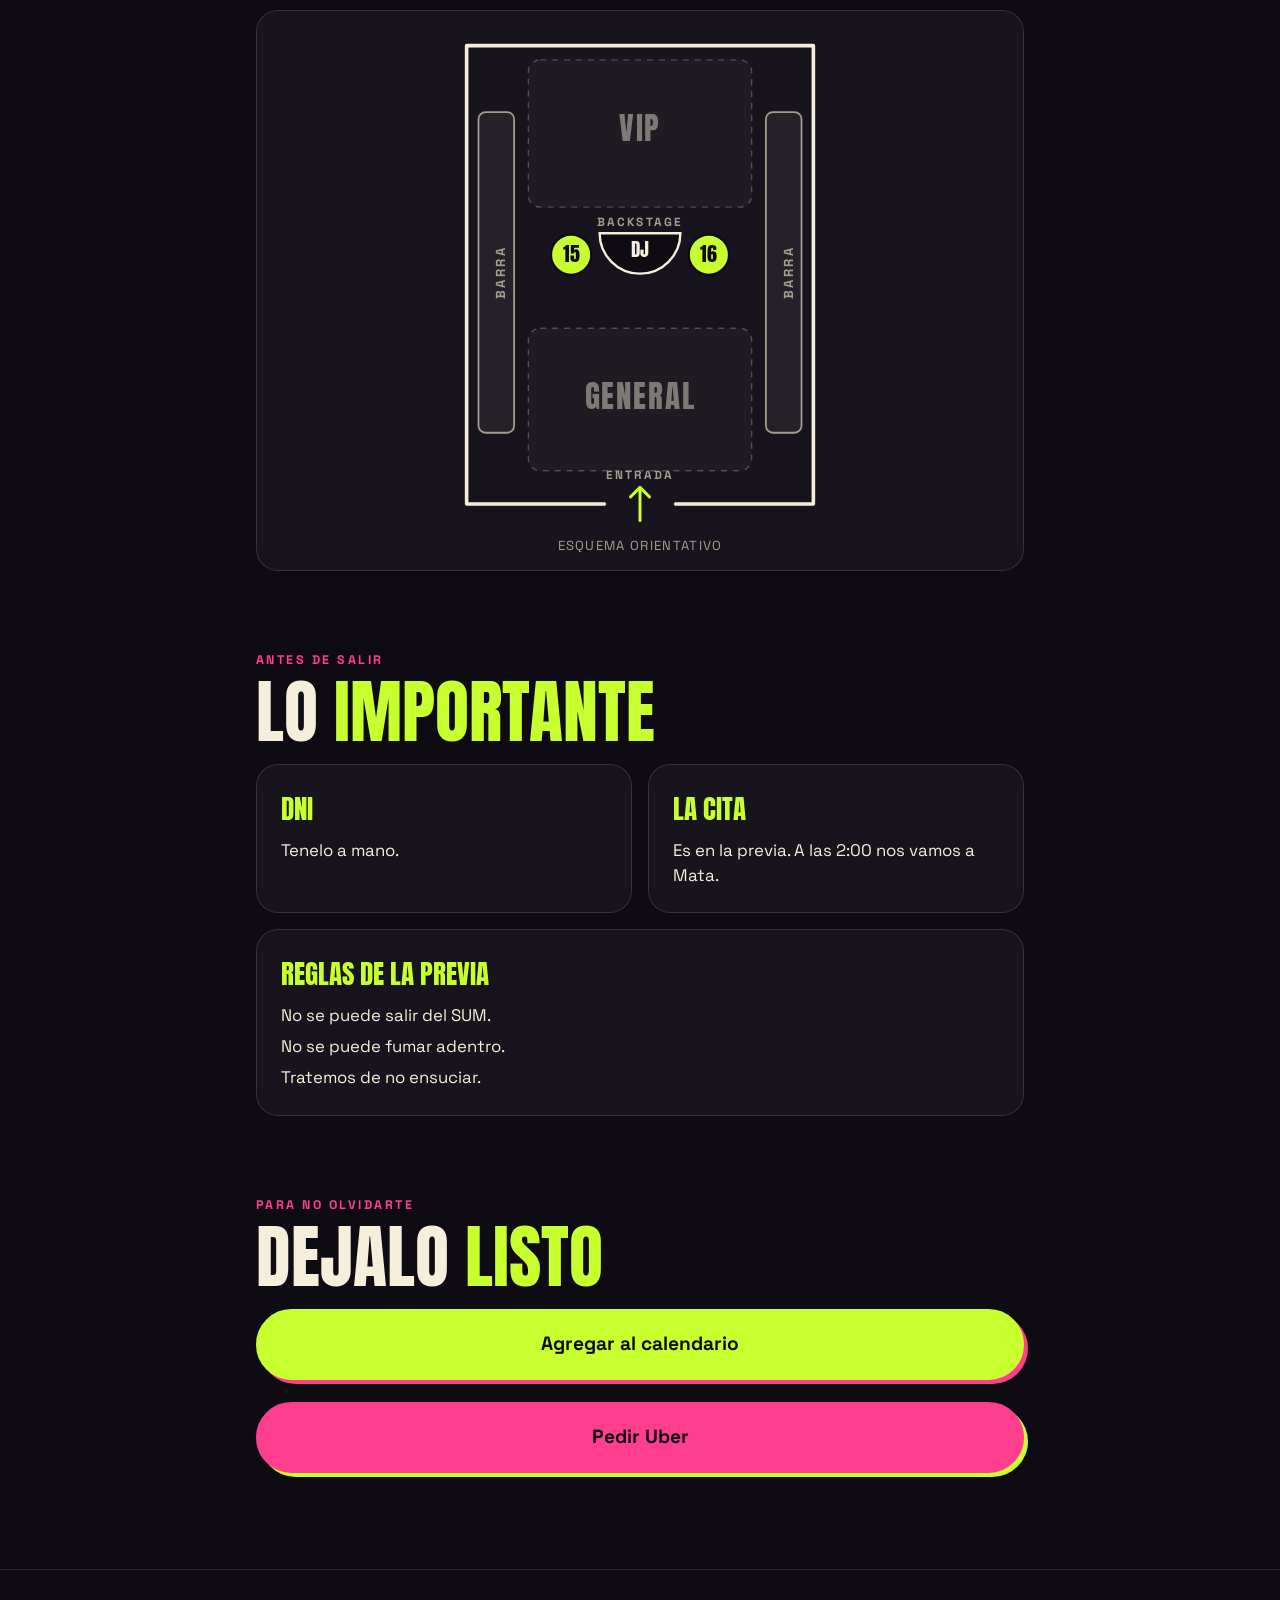
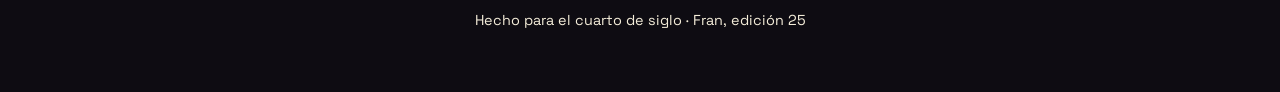
==== commit d88a341e: "Recordatorio: agrega reglas de la previa en Lo importante Co-Authored-By: Claude Opus 5.5 <noreply@a" ====
--- a/reminder/index.html
+++ b/reminder/index.html
@@ -146,6 +146,14 @@
           <h3>La cita</h3>
           <p>Es en la previa. A las 2:00 nos vamos a Mata.</p>
         </article>
+        <article class="card r-rules">
+          <h3>Reglas de la previa</h3>
+          <ul>
+            <li>No se puede salir del SUM.</li>
+            <li>No se puede fumar adentro.</li>
+            <li>Tratemos de no ensuciar.</li>
+          </ul>
+        </article>
       </div>
     </section>
 
--- a/reminder/reminder.css
+++ b/reminder/reminder.css
@@ -73,6 +73,7 @@
 
 /* ---------- lo importante ---------- */
 .r-important { display: grid; gap: 16px; }
+.r-rules ul { margin: 0; padding: 0; list-style: none; display: grid; gap: 6px; }
 
 /* ---------- acciones ---------- */
 .r-buttons { display: grid; gap: 22px; }
@@ -89,6 +90,7 @@
 
 @media (min-width: 640px) {
   .r-important { grid-template-columns: 1fr 1fr; }
+  .r-rules { grid-column: 1 / -1; }
 }
 /* dos columnas recién cuando "Cómo llegar" e "Instagram" entran en una fila */
 @media (min-width: 860px) {
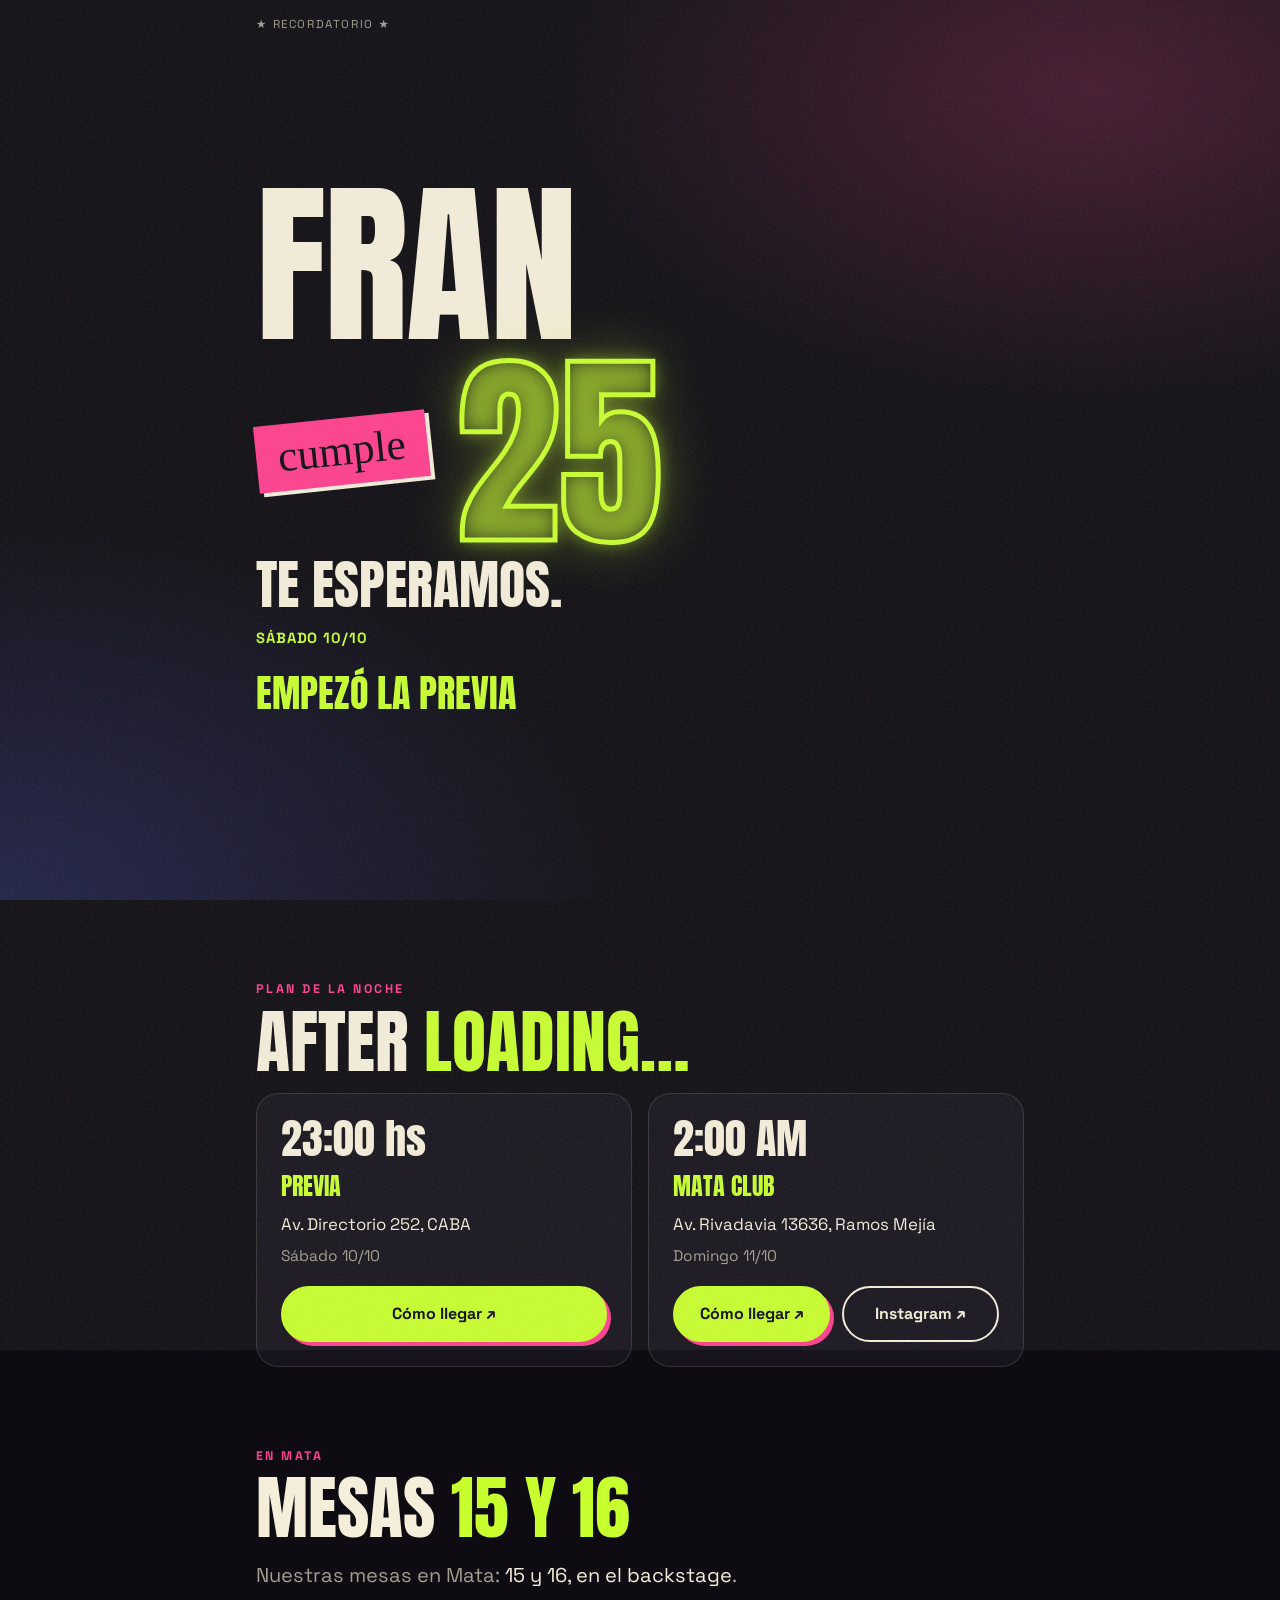
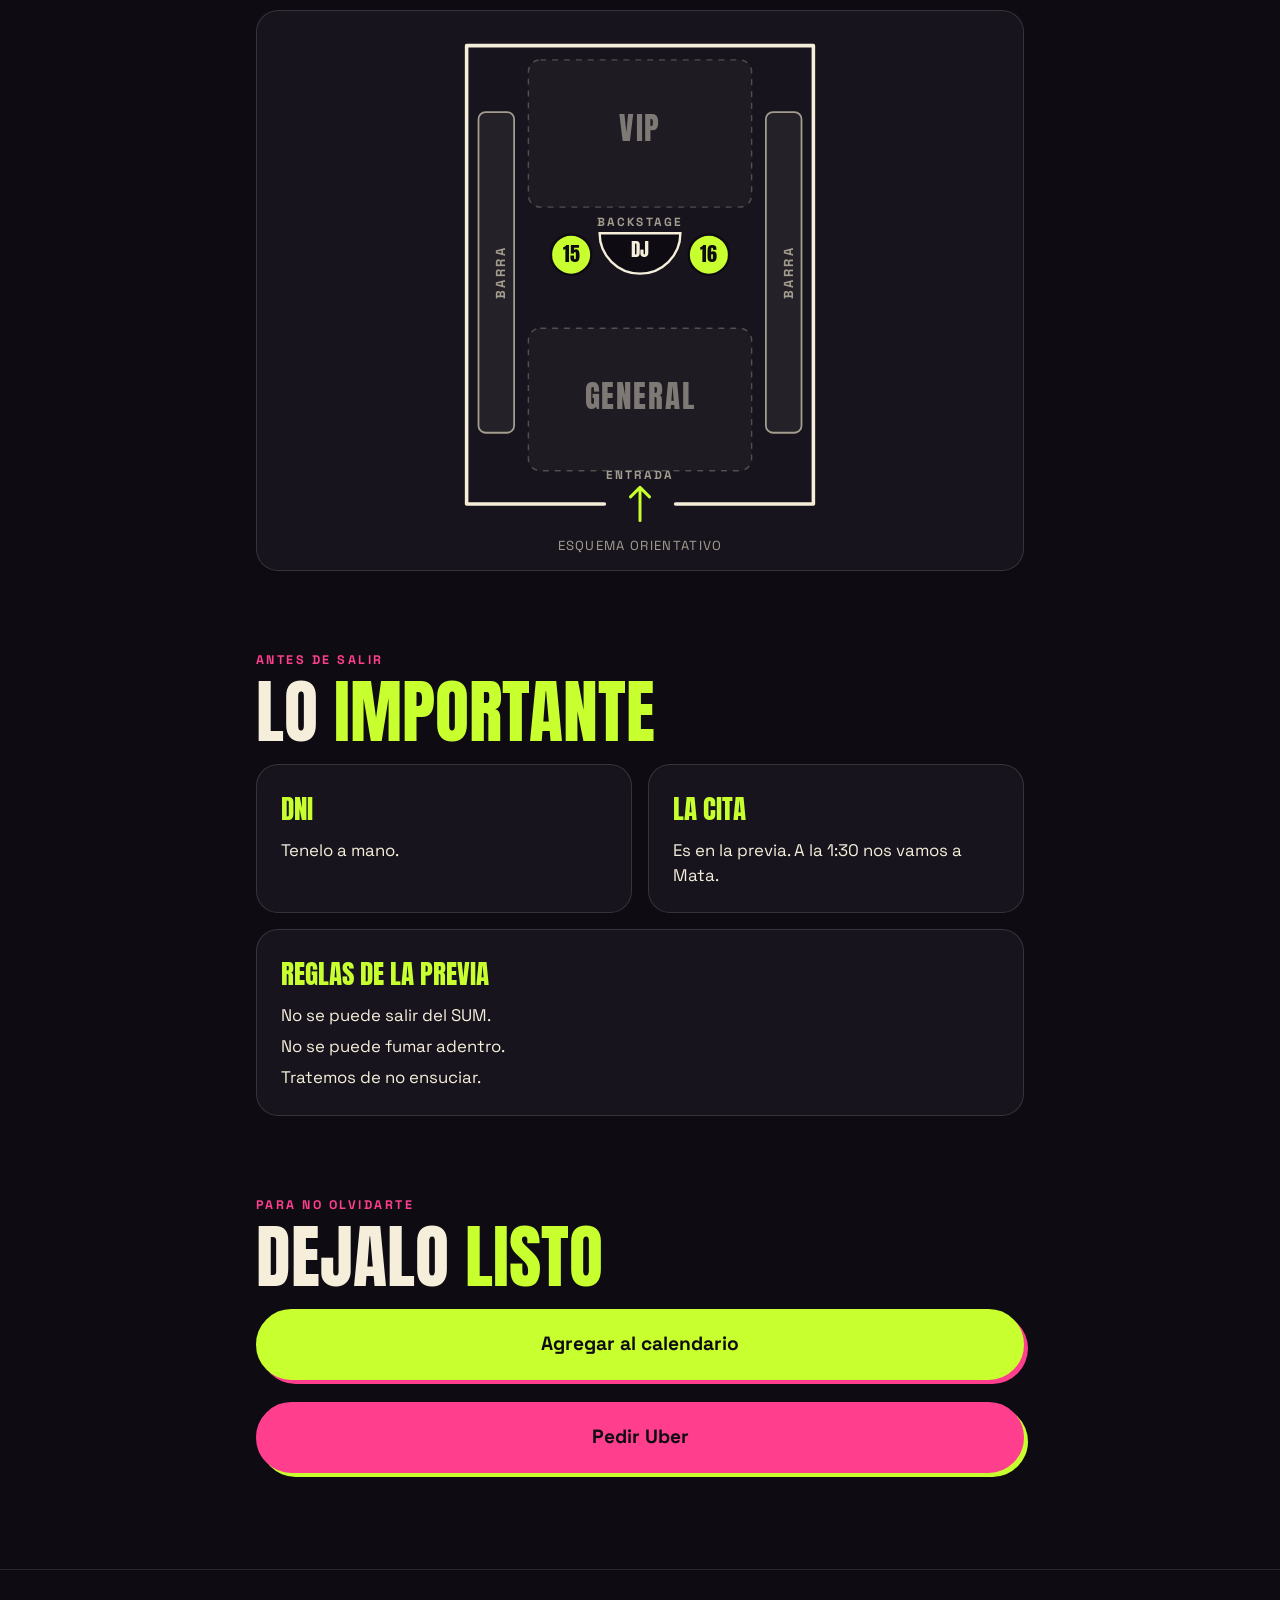
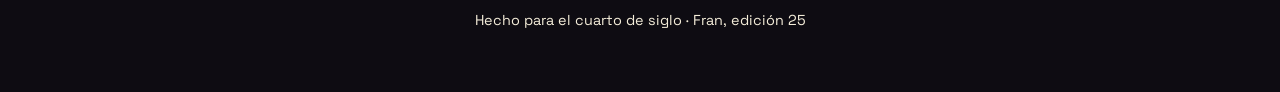
==== commit c4d64131: "Recordatorio: saludo fijo, cita 1:30 y calendario con un solo evento Co-Authored-By: Claude Opus 5.5" ====
--- a/reminder/index.html
+++ b/reminder/index.html
@@ -144,7 +144,7 @@
         </article>
         <article class="card">
           <h3>La cita</h3>
-          <p>Es en la previa. A las 2:00 nos vamos a Mata.</p>
+          <p>Es en la previa. A la 1:30 nos vamos a Mata.</p>
         </article>
         <article class="card r-rules">
           <h3>Reglas de la previa</h3>
@@ -164,20 +164,11 @@
 
       <div class="r-buttons">
         <div class="r-block">
-          <!-- iOS: link directo al .ics (abre "Agregar a Calendario"). Android/desktop: menú. -->
-          <a class="btn btn-acid btn-big r-wide" id="cal-ios" href="/reminder/fran-cumple-25.ics" hidden>Agregar al calendario</a>
+          <!-- iOS: link al .ics (abre "Agregar a Calendario"). Android/desktop: Google Calendar. -->
+          <a class="btn btn-acid btn-big r-wide" id="btn-cal" target="_blank" rel="noopener">Agregar al calendario</a>
           <p class="r-alt muted" id="cal-ios-alt" hidden>
-            ¿No se abrió? Agregalo con Google Calendar:
-            <a data-gcal="previa" target="_blank" rel="noopener">Previa ↗</a> ·
-            <a data-gcal="mata" target="_blank" rel="noopener">Mata ↗</a>
+            <a id="cal-ios-gcal" target="_blank" rel="noopener">¿Usás Google Calendar? Agregalo acá ↗</a>
           </p>
-
-          <button class="btn btn-acid btn-big r-wide" id="btn-cal" type="button" aria-expanded="false" aria-controls="cal-opts">Agregar al calendario</button>
-          <div class="r-menu" id="cal-opts" hidden>
-            <a class="btn btn-ghost r-wide" data-gcal="previa" target="_blank" rel="noopener">Google Calendar — Previa</a>
-            <a class="btn btn-ghost r-wide" data-gcal="mata" target="_blank" rel="noopener">Google Calendar — Mata</a>
-            <a class="btn btn-ghost r-wide" href="/reminder/fran-cumple-25.ics" download="fran-cumple-25.ics">Descargar .ics (Apple / Outlook)</a>
-          </div>
         </div>
 
         <div class="r-block">
--- a/reminder/reminder.css
+++ b/reminder/reminder.css
@@ -1,6 +1,6 @@
 /* ============================================================
    Recordatorio — se apoya en /css/styles.css (tokens, botones,
-   grano, countdown, ticket). Acá solo lo propio de esta página.
+   grano, countdown). Acá solo lo propio de esta página.
    ============================================================ */
 
 :root { --r-col: 880px; }
@@ -82,7 +82,7 @@
 .r-buttons .btn-acid { box-shadow: 4px 4px 0 var(--pink); border-color: var(--acid); }
 .r-buttons .btn-pink { box-shadow: 4px 4px 0 var(--acid); border-color: var(--pink); }
 .r-alt { font-size: .88rem; }
-.r-alt a { font-weight: 700; white-space: nowrap; display: inline-block; padding: 12px 2px; }
+.r-alt a { font-weight: 700; display: inline-block; padding: 12px 2px; }
 .r-menu { display: grid; gap: 10px; animation: stepin .35s var(--ease-out); }
 .r-menu .btn { text-align: center; }
 
